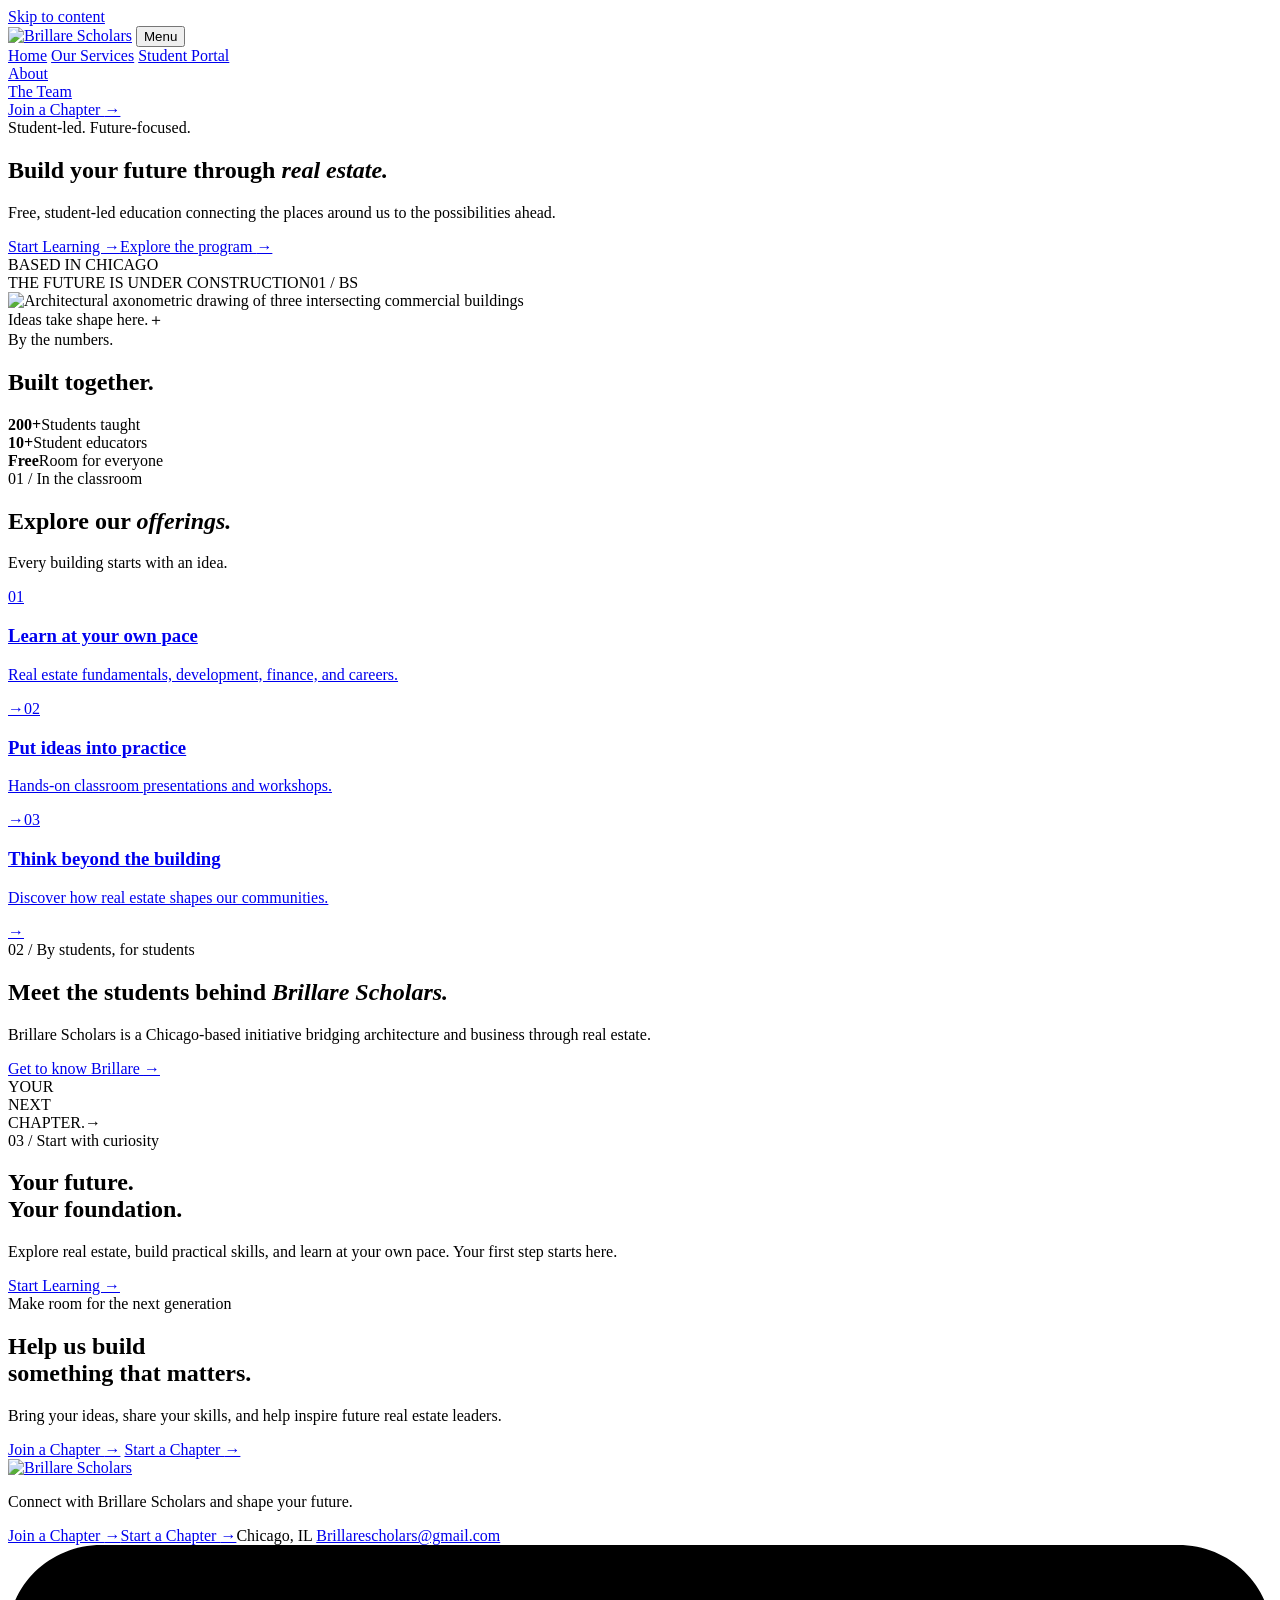
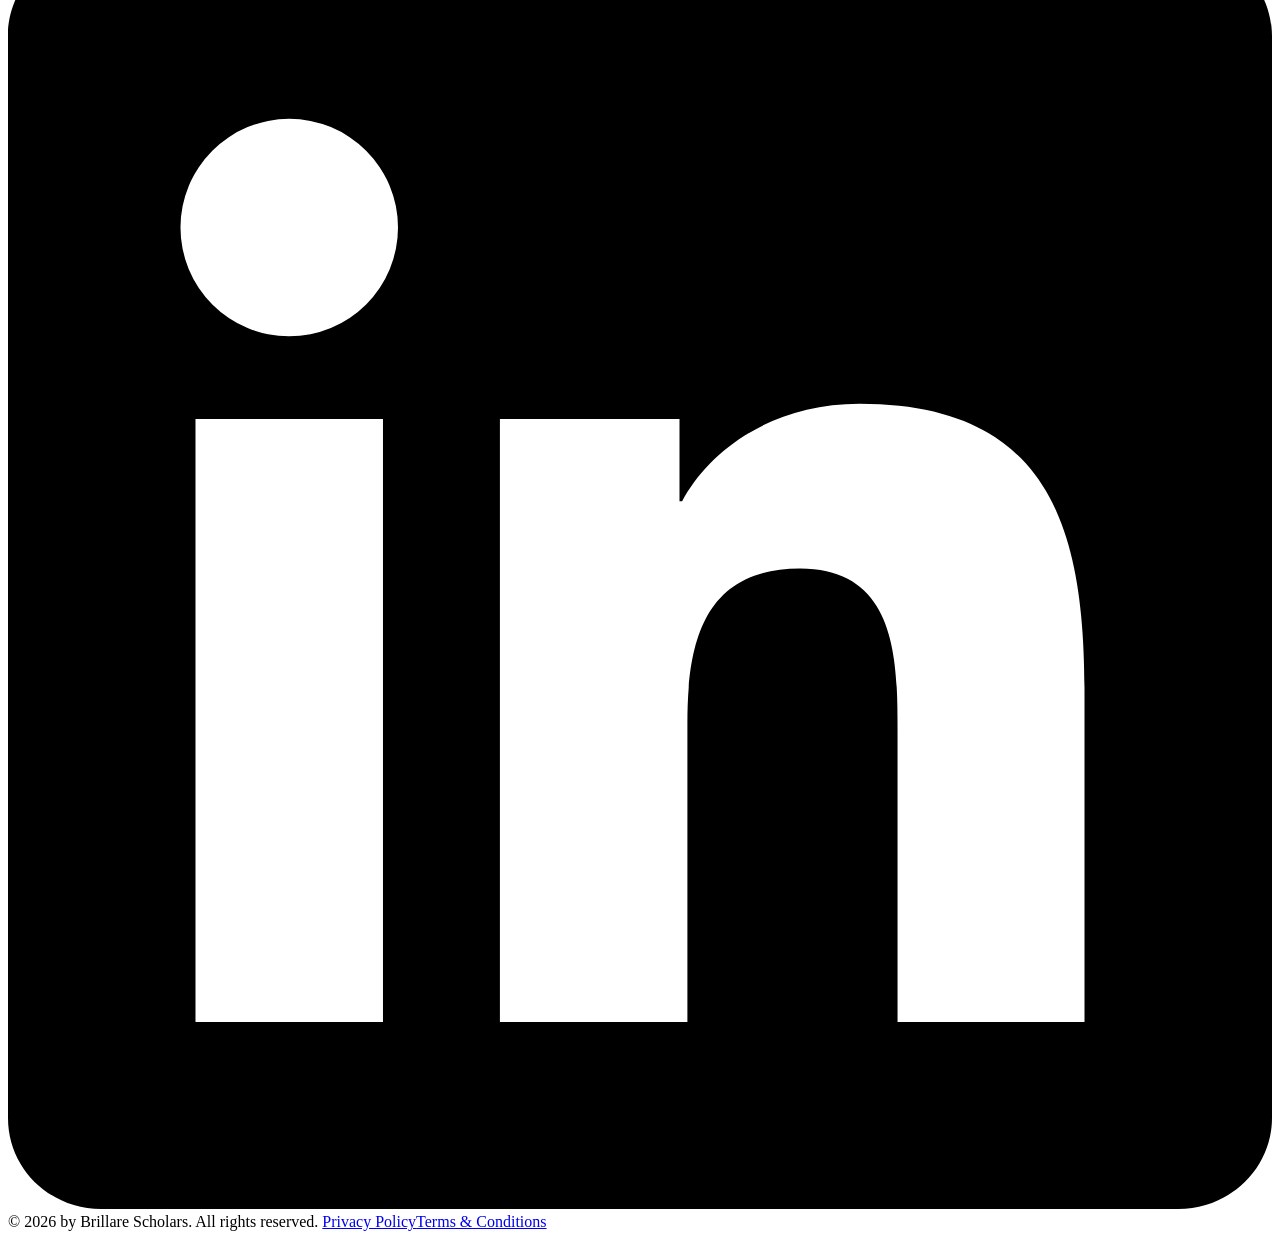
==== index.html @ fe9959f2 "Align chapter applications, policy contents and page navigation" ====
<!doctype html>
<html lang="en">
  <head>
    <meta charset="utf-8" />
    <meta name="viewport" content="width=device-width, initial-scale=1" />
    <meta
      name="description"
      content="Brillare Scholars introduces young people to real estate through accessible lessons, student-led learning, and hands-on workshops."
    />
    <meta name="theme-color" content="#1f56c4" />
    <title>Brillare Scholars | Real Estate Education for Students</title>
    <link rel="canonical" href="https://brillarescholars.com/" />
    <link rel="stylesheet" href="/styles.css" />
    <link rel="icon" type="image/png" href="/logo.png" />
    <link rel="preconnect" href="https://fonts.googleapis.com" />
    <link rel="preconnect" href="https://fonts.gstatic.com" crossorigin />
    <link
      href="https://fonts.googleapis.com/css2?family=Inter:wght@400;500;600&family=Instrument+Serif:ital@0;1&display=swap"
      rel="stylesheet"
    />
  </head>
  <body>
    <a class="skip-link" href="#top">Skip to content</a>

    <header>
      <div class="wrap nav">
        <a class="brand" href="/" aria-label="Brillare Scholars home"
          ><img src="/logo.png" alt="Brillare Scholars" width="60" height="62"
        /></a>
        <button class="menu" aria-controls="navigation" aria-expanded="false">
          Menu
        </button>
        <nav id="navigation">
          <a aria-current="page" href="/">Home</a>
          <a href="/services/">Our Services</a>
          <a href="/student-portal/">Student Portal</a>
          <div class="has-sub">
            <a href="/about/">About</a>
            <div class="sub"><a href="/team/">The Team</a></div>
          </div>
          <a
            class="nav-join"
            href="https://docs.google.com/forms/d/e/1FAIpQLScV9bFX05wDiP2sNdu5WLPTZhuIrXgJ3YtFudSiNp3QPrhMOg/viewform"
            target="_blank"
            rel="noopener noreferrer"
            >Join a Chapter <span class="arrow" aria-hidden="true">→</span></a
          >
        </nav>
      </div>
    </header>

    <main id="top">
      <section class="hero">
        <div class="wrap hero-grid">
          <div class="hero-copy">
            <span class="eyebrow">Student-led. Future-focused.</span>
            <h1>Build your future through <em>real estate.</em></h1>
            <p class="hero-description">
              Free, student-led education connecting the places around us to the
              possibilities ahead.
            </p>
            <div class="actions">
              <a class="btn" href="/student-portal/"
                >Start Learning
                <span aria-hidden="true"
                  ><span class="arrow" aria-hidden="true">→</span></span
                ></a
              ><a class="text-link" href="/services/"
                >Explore the program <span aria-hidden="true">→</span></a
              >
            </div>
            <div class="hero-meta">
              <span>BASED IN CHICAGO</span>
            </div>
          </div>
          <div class="hero-art">
            <div class="drawing-label">
              <span>THE FUTURE IS UNDER CONSTRUCTION</span><span>01 / BS</span>
            </div>
            <img
              src="architecture.svg"
              alt="Architectural axonometric drawing of three intersecting commercial buildings"
              width="560"
              height="560"
            />
            <div class="drawing-foot">
              <span>Ideas take shape here.</span
              ><span aria-hidden="true">＋</span>
            </div>
          </div>
        </div>
      </section>
      <section class="numbers" aria-label="Our impact">
        <div class="wrap numbers-card">
          <div class="impact-intro">
            <span class="eyebrow">By the numbers.</span>
            <h2>Built together.</h2>
          </div>
          <div class="stat">
            <strong data-count>200<span>+</span></strong
            ><span>Students taught</span>
          </div>
          <div class="stat">
            <strong data-count>10<span>+</span></strong
            ><span>Student educators</span>
          </div>
          <div class="stat">
            <strong>Free</strong><span>Room for everyone</span>
          </div>
        </div>
      </section>
      <section class="section wrap">
        <div class="section-heading">
          <span class="eyebrow">01 / In the classroom</span>
          <h2>Explore our <em>offerings.</em></h2>
        </div>
        <div class="program-layout">
          <p class="big">
            Every building starts with an idea.
          </p>
          <div class="program-list">
            <a href="/services/"
              ><span>01</span>
              <div>
                <h3>Learn at your own pace</h3>
                <p>
                  Real estate fundamentals, development, finance, and careers.
                </p>
              </div>
              <b aria-hidden="true"
                ><span class="arrow" aria-hidden="true">→</span></b
              ></a
            ><a href="/services/"
              ><span>02</span>
              <div>
                <h3>Put ideas into practice</h3>
                <p>Hands-on classroom presentations and workshops.</p>
              </div>
              <b aria-hidden="true"
                ><span class="arrow" aria-hidden="true">→</span></b
              ></a
            ><a href="/services/"
              ><span>03</span>
              <div>
                <h3>Think beyond the building</h3>
                <p>Discover how real estate shapes our communities.</p>
              </div>
              <b aria-hidden="true"
                ><span class="arrow" aria-hidden="true">→</span></b
              ></a
            >
          </div>
        </div>
      </section>
      <section class="mission">
        <div class="wrap section split">
          <div>
            <span class="eyebrow">02 / By students, for students</span>
            <h2>Meet the students behind <em>Brillare Scholars.</em></h2>
          </div>
          <div>
            <p class="big">
              Brillare Scholars is a Chicago-based initiative bridging
              architecture and business through real estate.
            </p>
            <a class="text-link" href="/about/"
              >Get to know Brillare <span aria-hidden="true">→</span></a
            >
          </div>
        </div>
      </section>
      <section class="section wrap" id="enroll">
        <div class="enroll-card">
          <div class="enroll-graphic" aria-hidden="true">
            <span>YOUR<br />NEXT<br />CHAPTER.</span
            ><span class="huge-arrow"
              ><span class="arrow" aria-hidden="true">→</span></span
            >
          </div>
          <div>
            <span class="eyebrow">03 / Start with curiosity</span>
            <h2>Your future.<br />Your foundation.</h2>
            <p>
              Explore real estate, build practical skills, and learn at your own
              pace. Your first step starts here.
            </p>
            <a class="btn" href="/student-portal/"
              >Start Learning
              <span aria-hidden="true"
                ><span class="arrow" aria-hidden="true">→</span></span
              ></a
            >
          </div>
        </div>
      </section>
      <section class="join-band" id="join">
        <div class="wrap join-layout">
          <div>
            <span class="eyebrow">Make room for the next generation</span>
            <h2>Help us build<br />something that matters.</h2>
          </div>
          <div>
            <p>
              Bring your ideas, share your skills, and help inspire future real
              estate leaders.
            </p>
            <a
              class="btn"
              href="https://docs.google.com/forms/d/e/1FAIpQLScV9bFX05wDiP2sNdu5WLPTZhuIrXgJ3YtFudSiNp3QPrhMOg/viewform"
              target="_blank"
              rel="noopener noreferrer"
              >Join a Chapter
              <span aria-hidden="true"
                ><span class="arrow" aria-hidden="true">→</span></span
              ></a
            >
            <a class="btn" href="https://docs.google.com/forms/d/e/1FAIpQLSeyJn0u8lPsLk2_RhOK_3qFT5bDH4OOSvDoJ7OxlGU0sm4ieQ/viewform">Start a Chapter <span aria-hidden="true">→</span></a>
          </div>
        </div>
      </section>
    </main>
    <footer>
      <div class="wrap foot">
        <div>
          <a href="/" aria-label="Brillare Scholars home"
            ><img src="/logo.png" alt="Brillare Scholars" width="76" height="78"
          /></a>
          <p>Connect with Brillare Scholars and shape your future.</p>
        </div>
        <div class="foot-links">
          <a
            href="https://docs.google.com/forms/d/e/1FAIpQLScV9bFX05wDiP2sNdu5WLPTZhuIrXgJ3YtFudSiNp3QPrhMOg/viewform"
            target="_blank"
            rel="noopener noreferrer"
            >Join a Chapter <span class="arrow" aria-hidden="true">→</span></a
          ><a href="https://docs.google.com/forms/d/e/1FAIpQLSeyJn0u8lPsLk2_RhOK_3qFT5bDH4OOSvDoJ7OxlGU0sm4ieQ/viewform">Start a Chapter <span class="arrow" aria-hidden="true">→</span></a><span>Chicago, IL</span>
          <a href="mailto:Brillarescholars@gmail.com"
            >Brillarescholars@gmail.com</a
          >
          <a
            class="social"
            href="https://www.linkedin.com/company/brillarescholars"
            aria-label="LinkedIn"
            ><svg viewBox="0 0 24 24">
              <path
                d="M20.45 20.45h-3.56v-5.57c0-1.33-.03-3.04-1.85-3.04-1.86 0-2.14 1.45-2.14 2.94v5.67H9.34V9h3.41v1.56h.05c.48-.9 1.64-1.85 3.37-1.85 3.6 0 4.27 2.37 4.27 5.46v6.28zM5.34 7.43a2.06 2.06 0 1 1 0-4.13 2.06 2.06 0 0 1 0 4.13zM7.12 20.45H3.56V9h3.56v11.45zM22.22 0H1.77C.79 0 0 .77 0 1.73v20.54C0 23.23.79 24 1.77 24h20.45c.98 0 1.78-.77 1.78-1.73V1.73C24 .77 23.2 0 22.22 0z"
              /></svg
          ></a>
        </div>
      </div>
      <div class="wrap legal">
        <span>© 2026 by Brillare Scholars. All rights reserved.</span>
        <span
          ><a href="/privacy-policy/"
            >Privacy Policy</a
          ><a href="/terms/"
            >Terms &amp; Conditions</a
          ></span
        >
      </div>
    </footer>

    <script src="/site.js"></script>
  </body>
</html>
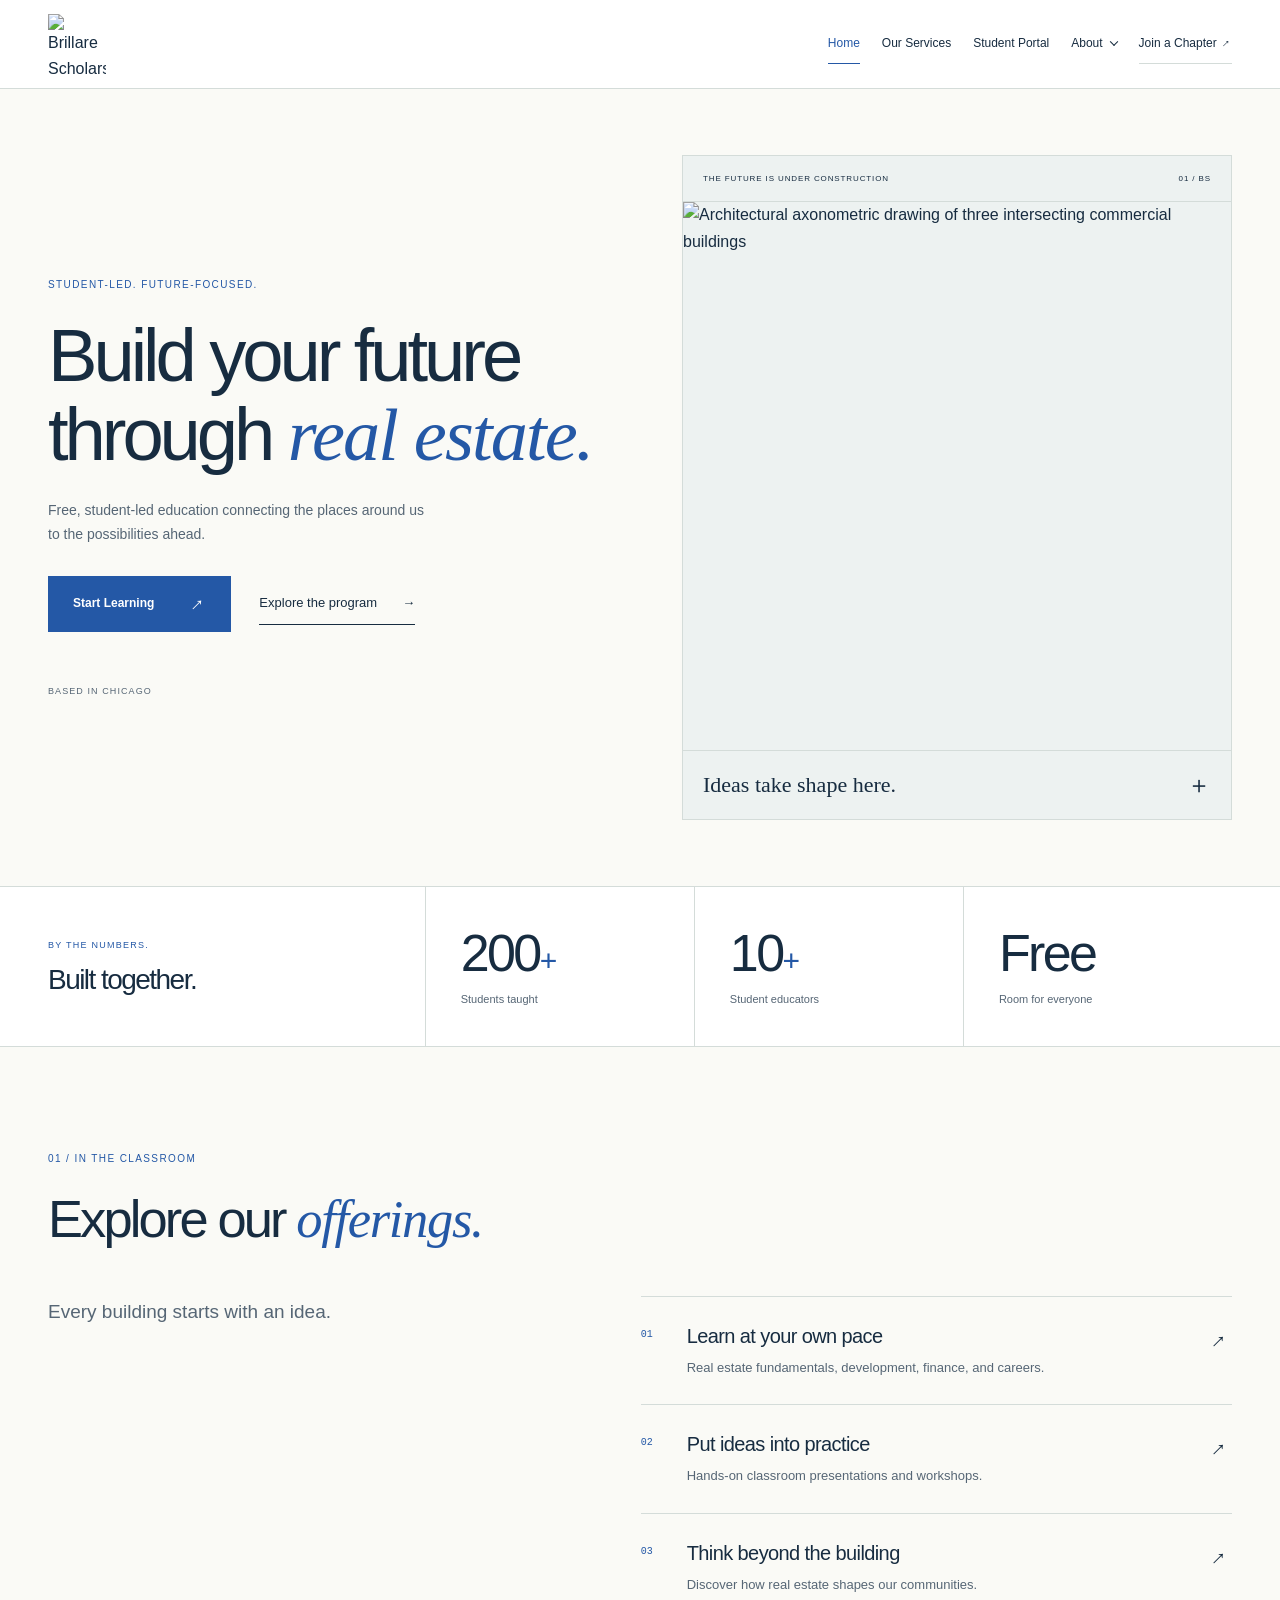
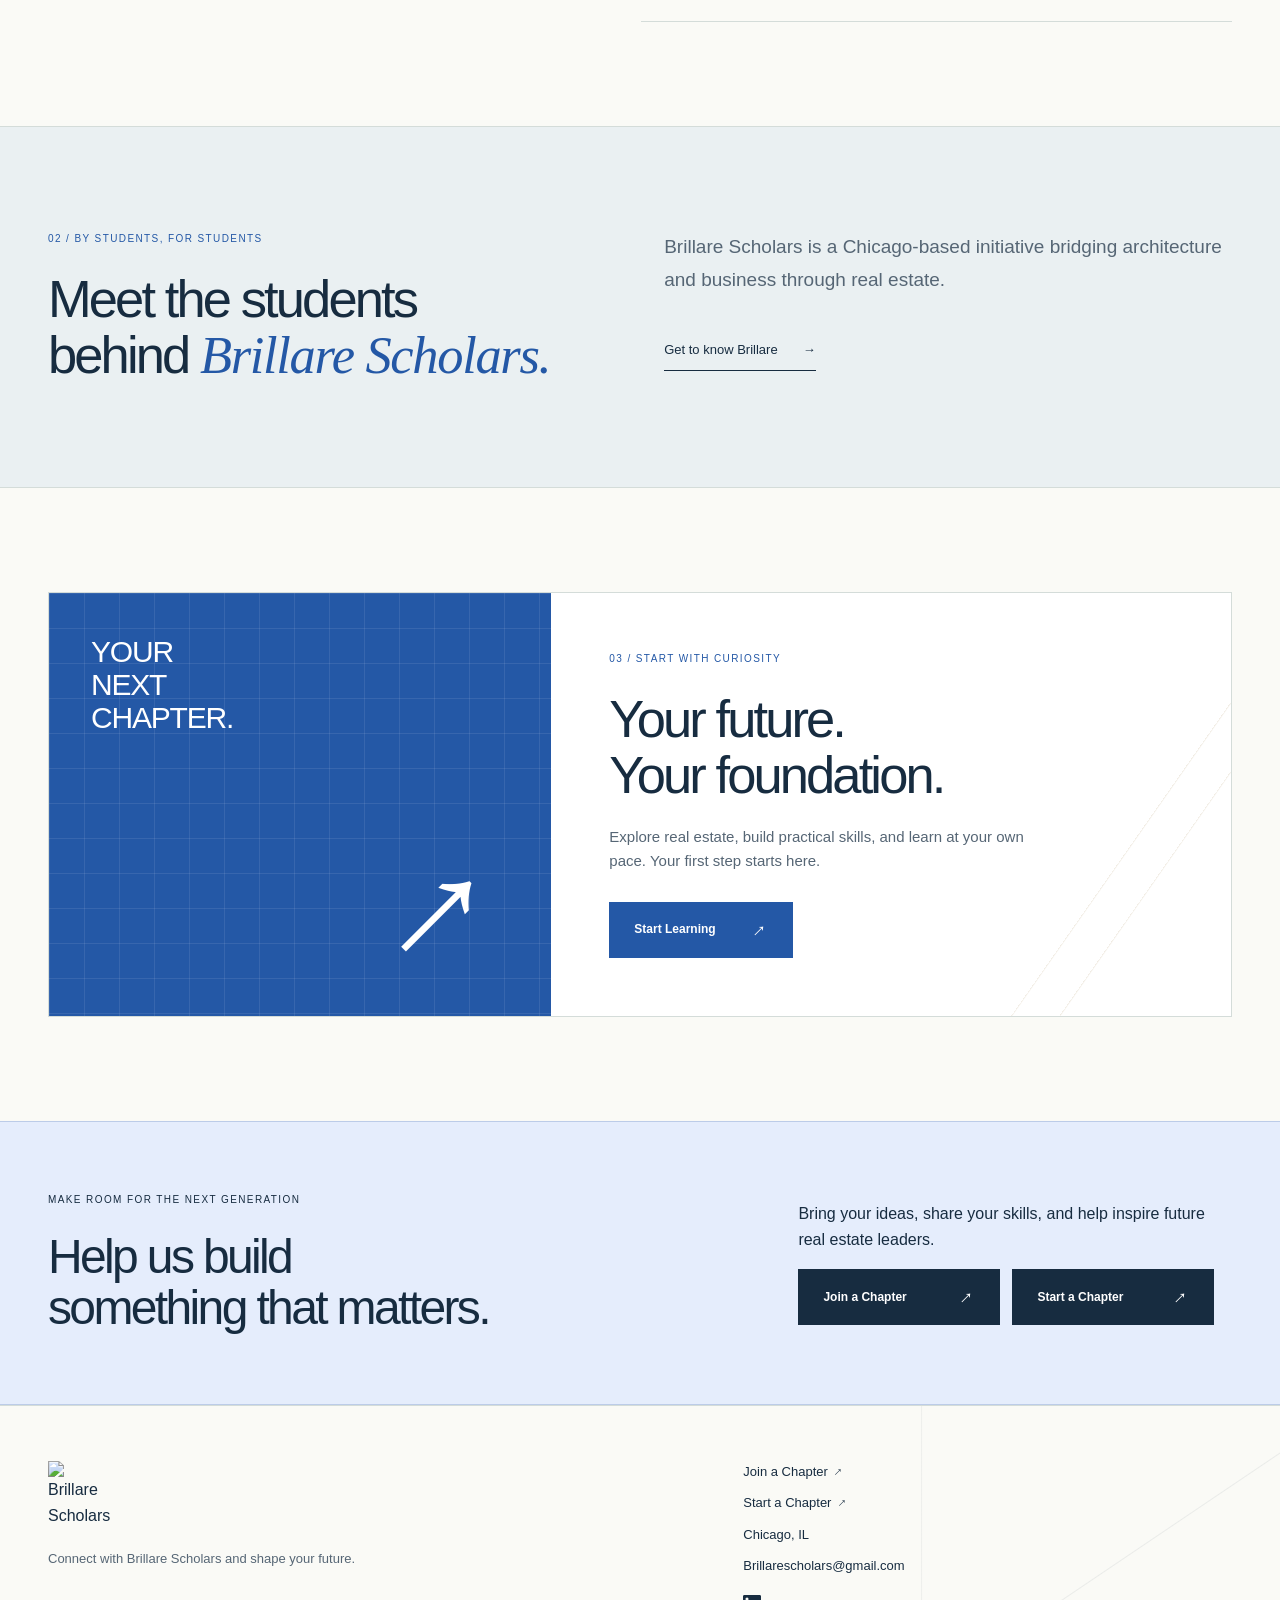
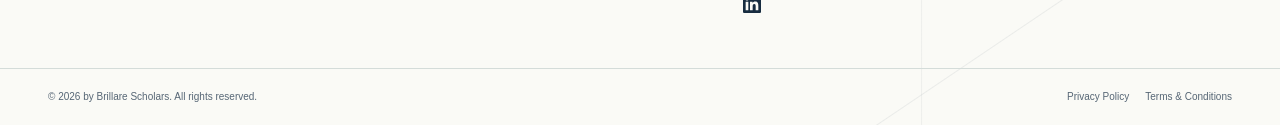
==== commit cdac2590: "Align homepage chapter buttons and space responsive rows" ====
--- a/index.html
+++ b/index.html
@@ -204,17 +204,10 @@
               Bring your ideas, share your skills, and help inspire future real
               estate leaders.
             </p>
-            <a
-              class="btn"
-              href="https://docs.google.com/forms/d/e/1FAIpQLScV9bFX05wDiP2sNdu5WLPTZhuIrXgJ3YtFudSiNp3QPrhMOg/viewform"
-              target="_blank"
-              rel="noopener noreferrer"
-              >Join a Chapter
-              <span aria-hidden="true"
-                ><span class="arrow" aria-hidden="true">→</span></span
-              ></a
-            >
-            <a class="btn" href="https://docs.google.com/forms/d/e/1FAIpQLSeyJn0u8lPsLk2_RhOK_3qFT5bDH4OOSvDoJ7OxlGU0sm4ieQ/viewform">Start a Chapter <span aria-hidden="true">→</span></a>
+            <div class="chapter-actions">
+              <a class="btn" href="https://docs.google.com/forms/d/e/1FAIpQLScV9bFX05wDiP2sNdu5WLPTZhuIrXgJ3YtFudSiNp3QPrhMOg/viewform" target="_blank" rel="noopener noreferrer">Join a Chapter <span class="arrow" aria-hidden="true">→</span></a>
+              <a class="btn" href="https://docs.google.com/forms/d/e/1FAIpQLSeyJn0u8lPsLk2_RhOK_3qFT5bDH4OOSvDoJ7OxlGU0sm4ieQ/viewform">Start a Chapter <span class="arrow" aria-hidden="true">→</span></a>
+            </div>
           </div>
         </div>
       </section>
--- a/styles.css
+++ b/styles.css
@@ -0,0 +1,1480 @@
+:root {
+  --paper: #fafaf6;
+  --white: #fff;
+  --ink: #172c40;
+  --muted: #566675;
+  --blue: #2458a6;
+  --line: #d4dcd9;
+  --pale: #eaf0f2;
+  --accent: #d9e7ba;
+}
+* {
+  box-sizing: border-box;
+}
+html {
+  scroll-behavior: smooth;
+  scroll-padding-top: 100px;
+}
+body {
+  margin: 0;
+  background: var(--paper);
+  color: var(--ink);
+  font-family: Inter, Arial, sans-serif;
+  line-height: 1.65;
+  -webkit-font-smoothing: antialiased;
+}
+h1,
+h2,
+h3,
+p {
+  margin-top: 0;
+}
+h1,
+h2 {
+  font-weight: 400;
+  letter-spacing: -0.055em;
+  line-height: 1.06;
+}
+h1 em,
+h2 em {
+  font-family: "Instrument Serif", Georgia, serif;
+  font-weight: 400;
+  color: var(--blue);
+  letter-spacing: -0.025em;
+}
+h1 {
+  font-size: clamp(48px, 5.8vw, 86px);
+}
+h2 {
+  font-size: clamp(36px, 4.1vw, 58px);
+}
+h3 {
+  font-size: 22px;
+  font-weight: 500;
+  letter-spacing: -0.03em;
+  line-height: 1.3;
+}
+a {
+  color: inherit;
+  text-decoration: none;
+}
+button,
+input,
+select {
+  font: inherit;
+  border-radius: 0;
+}
+button,
+a,
+input,
+select {
+  touch-action: manipulation;
+}
+img {
+  display: block;
+  max-width: 100%;
+  height: auto;
+}
+button,
+a,
+input,
+select {
+  -webkit-tap-highlight-color: transparent;
+}
+a:focus-visible,
+button:focus-visible,
+input:focus-visible,
+select:focus-visible {
+  outline: 3px solid var(--blue);
+  outline-offset: 4px;
+}
+a:hover {
+  color: var(--blue);
+}
+[hidden] {
+  display: none !important;
+}
+.wrap {
+  width: min(100%, 1280px);
+  margin: auto;
+  padding-left: 48px;
+  padding-right: 48px;
+}
+.section {
+  padding-top: 104px;
+  padding-bottom: 104px;
+}
+.eyebrow {
+  display: block;
+  font:
+    500 10px/1.5 Inter,
+    sans-serif;
+  letter-spacing: 0.14em;
+  text-transform: uppercase;
+  color: var(--blue);
+  margin-bottom: 25px;
+}
+.btn {
+  display: inline-flex;
+  align-items: center;
+  justify-content: space-between;
+  gap: 32px;
+  padding: 17px 24px;
+  background: var(--blue);
+  color: white;
+  border: 1px solid var(--blue);
+  font-size: 12px;
+  font-weight: 600;
+  cursor: pointer;
+  transition:
+    background 0.2s,
+    color 0.2s;
+}
+.btn:hover {
+  background: var(--ink);
+  border-color: var(--ink);
+  color: white;
+}
+.btn span {
+  font-size: 20px;
+  line-height: 1;
+}
+.btn.outline {
+  background: transparent;
+  color: var(--blue);
+}
+.text-link {
+  display: inline-flex;
+  align-items: center;
+  gap: 25px;
+  font-size: 13px;
+  font-weight: 500;
+  border-bottom: 1px solid var(--ink);
+  padding: 10px 0;
+}
+.text-link:hover {
+  border-color: var(--blue);
+}
+.actions {
+  display: flex;
+  align-items: center;
+  gap: 28px;
+  flex-wrap: wrap;
+}
+.skip-link {
+  position: fixed;
+  top: -100px;
+  left: 20px;
+  background: white;
+  padding: 15px;
+  z-index: 100;
+}
+.skip-link:focus {
+  top: 10px;
+}
+header {
+  position: sticky;
+  top: 0;
+  z-index: 50;
+  background: var(--white);
+  border-bottom: 1px solid var(--line);
+}
+.nav {
+  display: flex;
+  align-items: center;
+  justify-content: space-between;
+  min-height: 88px;
+  gap: 24px;
+}
+.brand img {
+  width: 58px;
+  height: 60px;
+  object-fit: contain;
+}
+nav {
+  display: flex;
+  align-items: center;
+  gap: 22px;
+}
+nav > a,
+.has-sub > a {
+  font-size: 12px;
+  white-space: nowrap;
+  padding: 10px 0;
+}
+nav a[aria-current="page"] {
+  color: var(--blue);
+  box-shadow: 0 1px var(--blue);
+}
+nav .btn {
+  padding: 13px 18px;
+  color: white;
+  box-shadow: none;
+}
+.nav-join {
+  border-bottom: 1px solid var(--line);
+}
+.has-sub {
+  position: relative;
+  display: flex;
+  align-items: center;
+}
+.has-sub > a {
+  position: relative;
+  padding-right: 14px;
+}
+.has-sub > a:after {
+  content: "";
+  position: absolute;
+  top: 50%;
+  right: 0;
+  width: 0.42em;
+  height: 0.42em;
+  border: solid currentColor;
+  border-width: 0 1px 1px 0;
+  transform: translateY(-70%) rotate(45deg);
+}
+.sub {
+  position: absolute;
+  top: 100%;
+  left: -16px;
+  min-width: 150px;
+  background: white;
+  border: 1px solid var(--line);
+  padding: 8px;
+  display: none;
+}
+.has-sub:hover .sub,
+.has-sub:focus-within .sub {
+  display: block;
+}
+.sub a {
+  display: block;
+  padding: 10px;
+  font-size: 12px;
+}
+.sub a:hover {
+  background: var(--pale);
+}
+.menu {
+  display: none;
+  background: transparent;
+  padding: 10px 16px;
+  border: 1px solid var(--line);
+  cursor: pointer;
+  color: var(--ink);
+}
+.hero {
+  border-bottom: 1px solid var(--line);
+}
+.hero-grid {
+  display: grid;
+  grid-template-columns: 1.08fr 1fr;
+  align-items: center;
+  gap: 40px;
+  padding-top: 66px;
+  padding-bottom: 66px;
+}
+.hero h1 {
+  margin-bottom: 25px;
+}
+.hero .tag {
+  max-width: 420px;
+  font-size: 20px;
+  line-height: 1.5;
+  margin-bottom: 14px;
+}
+.hero-description {
+  font-size: 14px;
+  color: var(--muted);
+  max-width: 390px;
+  margin-bottom: 30px;
+}
+.hero-meta {
+  margin-top: 52px;
+  display: flex;
+  gap: 26px;
+  font-size: 9px;
+  letter-spacing: 0.12em;
+  color: var(--muted);
+}
+.hero-art {
+  background: #edf2f1;
+  border: 1px solid var(--line);
+}
+.hero-art img {
+  width: 100%;
+}
+.drawing-label,
+.drawing-foot {
+  display: flex;
+  justify-content: space-between;
+  align-items: center;
+  padding: 16px 20px;
+  gap: 14px;
+}
+.drawing-label {
+  font-size: 8px;
+  letter-spacing: 0.11em;
+  border-bottom: 1px solid var(--line);
+}
+.drawing-foot {
+  border-top: 1px solid var(--line);
+  font-family: "Instrument Serif", Georgia, serif;
+  font-size: 22px;
+}
+.drawing-foot span:last-child {
+  font:
+    24px Inter,
+    sans-serif;
+}
+.numbers {
+  background: white;
+  border-bottom: 1px solid var(--line);
+}
+.numbers-card {
+  display: grid;
+  grid-template-columns: 1.4fr 1fr 1fr 1fr;
+}
+.impact-intro {
+  padding: 38px 32px 38px 0;
+  align-self: center;
+}
+.impact-intro .eyebrow {
+  margin-bottom: 13px;
+  font-size: 9px;
+}
+.impact-intro h2 {
+  font-size: 28px;
+  margin: 0;
+}
+.stat {
+  border-left: 1px solid var(--line);
+  padding: 35px;
+}
+.stat strong {
+  display: block;
+  font-size: 52px;
+  font-weight: 400;
+  line-height: 1.2;
+  letter-spacing: -0.05em;
+}
+.stat strong span {
+  display: inline;
+  color: var(--blue);
+  font-size: 30px;
+}
+.stat > span {
+  font-size: 11px;
+  color: var(--muted);
+}
+.section-heading {
+  margin-bottom: 48px;
+}
+.section-heading h2 {
+  margin-bottom: 0;
+}
+.program-layout {
+  display: grid;
+  grid-template-columns: 1fr 1.2fr;
+  gap: 100px;
+}
+.big {
+  font-size: 19px;
+  line-height: 1.7;
+  color: var(--muted);
+}
+.program-list {
+  border-top: 1px solid var(--line);
+}
+.program-list > a {
+  display: grid;
+  grid-template-columns: 30px 1fr 25px;
+  gap: 16px;
+  border-bottom: 1px solid var(--line);
+  padding: 26px 0;
+  transition: padding 0.2s;
+}
+.program-list > a:hover {
+  padding-left: 10px;
+}
+.program-list > a > span {
+  font: 10px monospace;
+  color: var(--blue);
+  padding-top: 6px;
+}
+.program-list h3 {
+  margin: 0 0 8px;
+  font-size: 20px;
+}
+.program-list p {
+  font-size: 13px;
+  color: var(--muted);
+  margin: 0;
+}
+.program-list b {
+  font-size: 22px;
+  font-weight: 400;
+}
+.mission {
+  background: var(--pale);
+  border-block: 1px solid var(--line);
+}
+.split {
+  display: grid;
+  grid-template-columns: 1fr 1.1fr;
+  gap: 100px;
+}
+.split h2 {
+  margin: 0;
+}
+.split .text-link {
+  margin-top: 14px;
+}
+.split.single {
+  display: block;
+  max-width: 950px;
+}
+.split.single .big {
+  font-size: 25px;
+}
+.enroll-card {
+  display: grid;
+  grid-template-columns: 0.85fr 1.15fr;
+  border: 1px solid var(--line);
+  background: white;
+}
+.enroll-card, .join-band {
+  background-image:
+    linear-gradient(125deg, transparent 59%, rgba(177, 151, 103, .19) 59%, transparent calc(59% + 1.5px)),
+    linear-gradient(125deg, transparent 68%, rgba(177, 151, 103, .19) 68%, transparent calc(68% + 1.5px));
+  background-size: min(22vw, 240px) 100%;
+  background-position: right center;
+  background-repeat: no-repeat;
+}
+.enroll-card > div:last-child {
+  padding: 58px;
+}
+.enroll-card h2 {
+  margin-bottom: 22px;
+}
+.enroll-card p {
+  font-size: 15px;
+  color: var(--muted);
+  max-width: 440px;
+  margin-bottom: 28px;
+}
+.enroll-card > img {
+  width: 170px;
+  align-self: center;
+  justify-self: center;
+}
+.enroll-graphic {
+  padding: 42px;
+  display: flex;
+  flex-direction: column;
+  justify-content: space-between;
+  min-height: 390px;
+  background-color: var(--blue);
+  background-image:
+    linear-gradient(#ffffff16 1px, transparent 1px),
+    linear-gradient(90deg, #ffffff16 1px, transparent 1px);
+  background-size: 35px 35px;
+  color: white;
+  font-size: 30px;
+  line-height: 1.1;
+  letter-spacing: -0.04em;
+}
+.huge-arrow {
+  font-size: 160px;
+  align-self: flex-end;
+  font-weight: 400;
+  line-height: 0.8;
+}
+.enroll-card .small-note {
+  font-size: 11px;
+  margin: 22px 0 0;
+}
+.small-note a {
+  text-decoration: underline;
+}
+.join-band {
+  background: #e5edfc;
+  border-block: 1px solid #bccce8;
+}
+.join-layout {
+  display: grid;
+  grid-template-columns: 1.5fr 1fr;
+  gap: 100px;
+  padding-top: 70px;
+  padding-bottom: 70px;
+  align-items: center;
+}
+.join-layout .eyebrow {
+  color: var(--ink);
+}
+.join-layout h2 {
+  font-size: 48px;
+  margin: 0;
+}
+.join-layout p {
+  font-size: 16px;
+}
+.chapter-actions {
+  display: grid;
+  grid-template-columns: repeat(auto-fit, minmax(min(100%, 12rem), 1fr));
+  max-width: 26rem;
+  gap: 0.75rem;
+}
+.join-layout .btn {
+  background: var(--ink);
+  border-color: var(--ink);
+}
+.join-layout .btn:hover {
+  background: var(--blue);
+}
+footer {
+  border-top: 1px solid var(--line);
+  background-color: var(--paper);
+  background-image:
+    linear-gradient(90deg, transparent calc(72% - 1px), rgba(23, 44, 64, .055) 72%, transparent calc(72% + 1px)),
+    linear-gradient(146deg, transparent calc(77% - 1px), rgba(23, 44, 64, .07) 77%, transparent calc(77% + 1px));
+}
+.foot {
+  padding-top: 55px;
+  padding-bottom: 45px;
+  display: grid;
+  grid-template-columns: 1.3fr 1fr;
+  gap: 60px;
+}
+.foot img {
+  width: 65px;
+  height: auto;
+  margin-bottom: 20px;
+}
+.foot p {
+  font-size: 13px;
+  color: var(--muted);
+}
+.foot-links {
+  display: flex;
+  align-items: flex-start;
+  flex-direction: column;
+  gap: 10px;
+  font-size: 13px;
+}
+.social {
+  width: 28px;
+  height: 28px;
+  margin-top: 8px;
+}
+.social svg {
+  width: 18px;
+  fill: var(--ink);
+}
+.legal {
+  display: flex;
+  justify-content: space-between;
+  gap: 25px;
+  flex-wrap: wrap;
+  padding-top: 20px;
+  padding-bottom: 20px;
+  font-size: 10px;
+  color: var(--muted);
+  border-top: 1px solid var(--line);
+}
+.legal a {
+  margin-left: 16px;
+}
+.page-hero {
+  padding: 75px 0;
+  background-color: var(--pale);
+  background-image: linear-gradient(
+    90deg,
+    transparent 74.9%,
+    #bacbd144 75%,
+    transparent 75.1%
+  );
+  border-bottom: 1px solid var(--line);
+}
+.page-hero h1 {
+  margin: 0;
+}
+.cards {
+  display: grid;
+  grid-template-columns: repeat(3, 1fr);
+  border-top: 1px solid var(--line);
+  border-left: 1px solid var(--line);
+}
+.card {
+  padding: 36px;
+  border-right: 1px solid var(--line);
+  border-bottom: 1px solid var(--line);
+}
+.card .num {
+  font: 12px monospace;
+  color: var(--blue);
+  margin-bottom: 55px;
+}
+.card h3 {
+  font-size: 25px;
+  line-height: 1.2;
+}
+.card p {
+  font-size: 14px;
+  color: var(--muted);
+}
+.subhead {
+  font-size: 24px;
+  font-weight: 400;
+  margin-bottom: 28px;
+}
+.team {
+  display: grid;
+  grid-template-columns: repeat(4, 1fr);
+  gap: 24px;
+}
+.photo {
+  position: relative;
+  aspect-ratio: 4/5;
+  background: var(--pale);
+  display: grid;
+  place-items: center;
+  font:
+    40px Georgia,
+    serif;
+  color: var(--blue);
+  overflow: hidden;
+}
+.photo img {
+  position: absolute;
+  inset: 0;
+  width: 100%;
+  height: 100%;
+  object-fit: cover;
+  filter: saturate(0.75);
+}
+.member-body {
+  padding: 22px 0;
+}
+.member h3 {
+  font-size: 21px;
+  margin: 0 0 8px;
+}
+.member p {
+  font-size: 12px;
+  color: var(--muted);
+  margin: 0;
+}
+.member .in {
+  font-size: 11px;
+  display: inline-block;
+  border-bottom: 1px solid var(--line);
+  margin-top: 14px;
+}
+.auth-layout {
+  display: grid;
+  grid-template-columns: 1fr 1fr;
+  gap: 90px;
+  padding-top: 64px;
+  padding-bottom: 70px;
+}
+.auth-story h1 {
+  font-size: 60px;
+  margin-bottom: 16px;
+}
+.auth-story img {
+  width: 360px;
+  max-width: 100%;
+}
+.auth-story > p {
+  font-size: 12px;
+  color: var(--muted);
+  margin: 10px 0;
+}
+.auth-panel {
+  align-self: center;
+  max-width: 480px;
+  width: 100%;
+  padding: 35px 0;
+}
+.auth-panel h2 {
+  font-size: 39px;
+  margin-bottom: 18px;
+}
+.auth-panel > p {
+  color: var(--muted);
+  font-size: 13px;
+}
+.auth-panel .eyebrow {
+  margin-bottom: 20px;
+}
+fieldset {
+  border: 0;
+  padding: 0;
+  margin: 0;
+}
+fieldset:disabled {
+  opacity: 0.55;
+}
+form label,
+.portal-tools label {
+  display: block;
+  font-size: 12px;
+  margin-bottom: 18px;
+}
+input:not([type="checkbox"]),
+select {
+  width: 100%;
+  padding: 13px 12px;
+  border: 1px solid #a9b8bd;
+  background: white;
+  color: var(--ink);
+  margin-top: 6px;
+  min-width: 0;
+}
+input[type="checkbox"] {
+  accent-color: var(--blue);
+  width: 17px;
+  height: 17px;
+  flex-shrink: 0;
+  margin: 3px 0;
+}
+.field-pair {
+  display: grid;
+  grid-template-columns: 1fr 1fr;
+  gap: 16px;
+}
+.consent {
+  display: flex;
+  gap: 12px !important;
+  font-size: 11px;
+  align-items: flex-start;
+}
+form label.consent {
+  display: flex;
+}
+.consent a {
+  text-decoration: underline;
+}
+form .btn {
+  width: 100%;
+  margin-top: 4px;
+}
+.forgot {
+  display: inline-block;
+  font-size: 11px;
+  text-decoration: underline;
+  margin-top: 20px;
+}
+.auth-switch {
+  border-top: 1px solid var(--line);
+  padding-top: 20px;
+  margin-top: 24px;
+}
+.auth-switch a {
+  color: var(--blue);
+  text-decoration: underline;
+}
+#auth-notice:not(:empty) {
+  padding: 14px;
+  background: var(--pale);
+  border-left: 2px solid var(--blue);
+  font-size: 12px;
+  margin-bottom: 22px;
+}
+#auth-notice[data-error="true"] {
+  border-color: #a13730;
+  color: #792a25;
+}
+#legacy-access {
+  padding-top: 15px;
+  font-size: 12px;
+}
+.portal-top {
+  display: flex;
+  justify-content: space-between;
+  align-items: center;
+  gap: 20px;
+}
+.portal-top h1 {
+  font-size: 64px;
+}
+.portal-top p {
+  margin: 20px 0 0;
+  color: var(--muted);
+}
+.portal-heading {
+  display: flex;
+  align-items: flex-end;
+  justify-content: space-between;
+  gap: 25px;
+  margin-bottom: 45px;
+}
+.portal-heading h2 {
+  margin: 0;
+}
+.portal-heading p {
+  font-size: 14px;
+  color: var(--muted);
+}
+.portal-tools {
+  display: grid;
+  grid-template-columns: 1fr 230px;
+  gap: 24px;
+  padding: 22px;
+  background: var(--pale);
+  margin-bottom: 30px;
+}
+.portal-tools label {
+  margin: 0;
+}
+.lesson-list {
+  border-top: 1px solid var(--line);
+}
+.lesson-row {
+  display: grid;
+  grid-template-columns: 50px 1fr auto;
+  gap: 24px;
+  align-items: center;
+  border-bottom: 1px solid var(--line);
+  padding: 30px 10px;
+}
+.lesson-row .num {
+  font-size: 12px;
+  color: var(--blue);
+}
+.lesson-row h3 {
+  margin: 5px 0 10px;
+}
+.lesson-row p {
+  margin: 0;
+  font-size: 13px;
+  color: var(--muted);
+}
+.lesson-row .eyebrow {
+  font-size: 9px;
+  margin: 0;
+}
+.lesson-row .pending {
+  font-size: 11px;
+  color: var(--muted);
+  border: 1px solid var(--line);
+  padding: 10px;
+}
+.portal-help {
+  border-top: 1px solid var(--line);
+  margin-top: 60px;
+  padding-top: 30px;
+}
+.portal-help h3 {
+  font-size: 22px;
+  margin-bottom: 10px;
+}
+.portal-help p {
+  font-size: 13px;
+  color: var(--muted);
+  margin-bottom: 0;
+}
+.portal-status {
+  padding: 25px;
+  border: 1px solid var(--line);
+  font-size: 15px;
+}
+.portal-status a {
+  display: inline-block;
+  margin-top: 15px;
+}
+.empty-state {
+  padding: 40px 0;
+  color: var(--muted);
+}
+@media (min-width: 1500px) {
+  .hero-grid {
+    padding-top: 88px;
+    padding-bottom: 88px;
+  }
+}
+@media (max-width: 1100px) {
+  .wrap {
+    padding-left: 30px;
+    padding-right: 30px;
+  }
+  nav {
+    gap: 16px;
+  }
+  nav > a,
+  .has-sub > a {
+    font-size: 11px;
+  }
+  .hero-grid {
+    gap: 25px;
+  }
+  .hero-meta {
+    gap: 16px;
+    font-size: 8px;
+  }
+  .program-layout,
+  .split,
+  .join-layout {
+    gap: 55px;
+  }
+  .stat {
+    padding: 35px 24px;
+  }
+  .stat strong {
+    font-size: 44px;
+  }
+  .auth-layout {
+    gap: 50px;
+  }
+  .enroll-card > div:last-child {
+    padding: 38px;
+  }
+}
+@media (min-width: 921px) {
+  nav {
+    align-items: baseline;
+  }
+  .has-sub {
+    display: block;
+  }
+  .has-sub > a {
+    display: block;
+  }
+}
+@media (max-width: 920px) {
+  .has-sub {
+    display: block;
+  }
+  .menu {
+    display: block;
+  }
+  nav {
+    display: none;
+    position: absolute;
+    top: 88px;
+    left: 20px;
+    right: 20px;
+    border: 1px solid var(--line);
+    background: white;
+    padding: 22px;
+    flex-direction: column;
+    align-items: stretch;
+    gap: 5px;
+    max-height: calc(100dvh - 108px);
+    overflow: auto;
+  }
+  nav.open {
+    display: flex;
+  }
+  nav > a,
+  .has-sub > a {
+    font-size: 14px;
+    padding: 10px;
+    display: block;
+  }
+  .sub {
+    position: static;
+    display: block;
+    border: 0;
+    padding-left: 20px;
+  }
+  .has-sub > a:after {
+    display: none;
+  }
+  .nav-join {
+    border: 0;
+  }
+  nav .btn {
+    margin: 10px 0;
+  }
+  .hero-grid {
+    grid-template-columns: 1fr 1fr;
+  }
+  .hero h1 {
+    font-size: 53px;
+  }
+  .hero .tag {
+    font-size: 17px;
+  }
+  .hero-description {
+    font-size: 13px;
+  }
+  .hero-meta {
+    flex-direction: column;
+    gap: 5px;
+    margin-top: 30px;
+  }
+  .actions {
+    gap: 14px;
+  }
+  .numbers-card {
+    grid-template-columns: repeat(3, 1fr);
+  }
+  .impact-intro {
+    grid-column: 1/-1;
+    padding: 28px 0;
+  }
+  .stat {
+    border-top: 1px solid var(--line);
+    padding: 24px;
+  }
+  .stat:nth-child(2) {
+    border-left: 0;
+  }
+  .cards {
+    grid-template-columns: 1fr;
+  }
+  .card .num {
+    margin-bottom: 25px;
+  }
+  .team {
+    grid-template-columns: repeat(2, 1fr);
+  }
+  .auth-story h1 {
+    font-size: 48px;
+  }
+  .auth-layout {
+    gap: 35px;
+  }
+  .join-layout h2 {
+    font-size: 39px;
+  }
+  .program-layout {
+    gap: 38px;
+  }
+}
+@media (max-width: 680px) {
+  .wrap {
+    padding-left: 22px;
+    padding-right: 22px;
+  }
+  .nav {
+    min-height: 76px;
+  }
+  .brand img {
+    height: 50px;
+    width: 49px;
+  }
+  nav {
+    top: 76px;
+  }
+  .hero-grid {
+    grid-template-columns: 1fr;
+    padding-top: 42px;
+    padding-bottom: 35px;
+    gap: 35px;
+  }
+  .hero h1 {
+    font-size: 57px;
+  }
+  .hero .tag {
+    font-size: 19px;
+  }
+  .hero-meta {
+    flex-direction: row;
+    gap: 20px;
+    margin-top: 30px;
+  }
+  .hero-art {
+    max-width: 460px;
+    width: 100%;
+    justify-self: center;
+  }
+  .drawing-label {
+    font-size: 7px;
+  }
+  .hero-art img {
+    max-height: 390px;
+    object-fit: contain;
+  }
+  .impact-intro {
+    padding: 26px 0;
+  }
+  .stat {
+    padding: 24px 12px;
+  }
+  .stat strong {
+    font-size: 34px;
+  }
+  .stat strong span {
+    font-size: 23px;
+  }
+  .stat > span {
+    font-size: 9px;
+  }
+  .section {
+    padding-top: 64px;
+    padding-bottom: 64px;
+  }
+  .section-heading {
+    margin-bottom: 32px;
+  }
+  .program-layout,
+  .split,
+  .join-layout,
+  .enroll-card {
+    grid-template-columns: 1fr;
+    gap: 25px;
+  }
+  .big {
+    font-size: 17px;
+  }
+  .program-list h3 {
+    font-size: 19px;
+  }
+  .mission .split {
+    gap: 28px;
+  }
+  .enroll-card > div:last-child {
+    padding: 30px 25px;
+  }
+  .enroll-graphic {
+    min-height: 240px;
+    padding: 30px;
+    font-size: 27px;
+  }
+  .huge-arrow {
+    font-size: 115px;
+  }
+  .enroll-card > img {
+    margin-top: 35px;
+    width: 100px;
+  }
+  .join-layout {
+    padding-top: 48px;
+    padding-bottom: 48px;
+  }
+  .join-layout h2 {
+    font-size: 38px;
+  }
+  .foot {
+    grid-template-columns: 1fr;
+    padding-top: 40px;
+    gap: 30px;
+  }
+  .legal {
+    gap: 15px;
+  }
+  .legal a {
+    margin-left: 0;
+    margin-right: 14px;
+  }
+  .page-hero {
+    padding: 50px 0;
+  }
+  .page-hero h1 {
+    font-size: 50px;
+  }
+  .split.single .big {
+    font-size: 20px;
+  }
+  .team {
+    gap: 20px;
+  }
+  .member h3 {
+    font-size: 18px;
+  }
+  .member p {
+    font-size: 11px;
+  }
+  .auth-layout {
+    display: block;
+    padding-top: 35px;
+    padding-bottom: 40px;
+  }
+  .auth-story h1 {
+    font-size: 40px;
+  }
+  .auth-story img,
+  .auth-story > p {
+    display: none;
+  }
+  .auth-story .eyebrow {
+    font-size: 8px;
+    margin-bottom: 15px;
+  }
+  .auth-panel {
+    padding-top: 28px;
+    max-width: none;
+    border-top: 1px solid var(--line);
+    margin-top: 24px;
+  }
+  .auth-panel h2 {
+    font-size: 34px;
+  }
+  .auth-panel .eyebrow {
+    display: none;
+  }
+  .portal-top {
+    align-items: flex-start;
+    flex-direction: column;
+  }
+  .portal-top h1 {
+    font-size: 48px;
+  }
+  .portal-heading {
+    display: block;
+  }
+  .portal-heading p {
+    margin-top: 20px;
+  }
+  .portal-tools {
+    grid-template-columns: 1fr;
+    gap: 14px;
+    padding: 16px;
+  }
+  .lesson-row {
+    grid-template-columns: 30px 1fr;
+    gap: 12px;
+  }
+  .lesson-row > .pending,
+  .lesson-row > .btn {
+    grid-column: 2;
+    justify-self: start;
+  }
+  .portal-status {
+    padding: 20px;
+  }
+}
+@media (prefers-reduced-motion: reduce) {
+  html {
+    scroll-behavior: auto;
+  }
+  *,
+  *:before,
+  *:after {
+    animation: none !important;
+    transition: none !important;
+  }
+}
+
+.arrow {
+  display: inline-block;
+  transform: rotate(-45deg);
+  font-family: Arial, sans-serif;
+}
+
+/* Student studio: original portal structure, architectural presentation. */
+.portal-heading > p {
+  max-width: 440px;
+  line-height: 1.8;
+}
+.portal-destinations {
+  display: grid;
+  grid-template-columns: repeat(3, 1fr);
+  border: 1px solid var(--line);
+}
+.portal-destination {
+  padding: 32px;
+  min-height: 330px;
+  background: #edf2f5;
+  border-right: 1px solid var(--line);
+  display: flex;
+  flex-direction: column;
+  transition: background 0.2s;
+}
+.portal-destination:last-child {
+  border-right: 0;
+}
+.portal-destination:hover {
+  background: #e0eafa;
+}
+.portal-destination h3 {
+  font-size: 28px;
+  margin: 24px 0 12px;
+}
+.portal-destination p {
+  font-size: 13px;
+  color: var(--muted);
+}
+.bonus-destination {
+  background: #f0f1e6;
+}
+.news-destination {
+  background: #eeedf3;
+}
+.draft-icon {
+  font: 36px/1 monospace;
+  color: var(--blue);
+  border: 1px solid #acbfce;
+  width: 58px;
+  height: 58px;
+  display: grid;
+  place-items: center;
+}
+.destination-action {
+  display: flex;
+  justify-content: space-between;
+  gap: 15px;
+  font-size: 12px;
+  margin-top: auto;
+  padding-top: 24px;
+  border-top: 1px solid #becbd3;
+}
+.portal-return {
+  margin: 0 0 40px;
+}
+#curriculum-view,
+#announcements-view {
+  scroll-margin-top: 110px;
+}
+#curriculum-title,
+#announcements-title {
+  scroll-margin-top: 110px;
+}
+.lesson-list {
+  display: grid;
+  grid-template-columns: 1fr 1fr;
+  gap: 24px;
+  border: 0;
+}
+.module-card {
+  position: relative;
+  display: flex;
+  flex-direction: column;
+  align-items: stretch;
+  gap: 0;
+  padding: 32px;
+  min-height: 330px;
+  border: 1px solid var(--line);
+  border-top: 3px solid var(--blue);
+  background: #fff;
+}
+.module-card::after {
+  content: "";
+  position: absolute;
+  top: 18px;
+  right: 20px;
+  width: 64px;
+  height: 64px;
+  background:
+    repeating-linear-gradient(90deg, transparent 0 15px, #2458a61a 15px 16px),
+    repeating-linear-gradient(0deg, transparent 0 15px, #2458a61a 15px 16px);
+  pointer-events: none;
+}
+.module-card[data-category="bonus"] {
+  border-top-color: #849559;
+  background: #fdfdf9;
+}
+.module-number {
+  margin-bottom: 24px;
+  font: 14px monospace;
+}
+.module-card h3 {
+  font-size: 30px;
+  max-width: 85%;
+  margin: 12px 0 18px;
+}
+.module-card p {
+  max-width: 430px;
+  font-size: 14px;
+  line-height: 1.8;
+  margin-bottom: 30px;
+}
+.module-card > .btn,
+.module-card > .pending {
+  margin-top: auto;
+  align-self: flex-start;
+}
+.module-card .pending {
+  padding: 12px 16px;
+  border-color: var(--line);
+  background: var(--paper);
+}
+.announcements-list {
+  border-top: 1px solid var(--line);
+}
+.announcement {
+  display: grid;
+  grid-template-columns: 190px 1fr;
+  gap: 40px;
+  padding: 40px 0;
+  border-bottom: 1px solid var(--line);
+}
+.announcement time {
+  font-size: 12px;
+  color: var(--blue);
+  padding-top: 7px;
+}
+.announcement h3 {
+  font-size: 30px;
+  margin-bottom: 20px;
+}
+.announcement p {
+  font-size: 15px;
+  color: var(--muted);
+  max-width: 720px;
+  line-height: 1.85;
+  margin-bottom: 8px;
+}
+@media (max-width: 920px) {
+  .portal-destination {
+    padding: 24px;
+  }
+  .portal-destination h3 {
+    font-size: 23px;
+  }
+}
+@media (max-width: 680px) {
+  .portal-destinations,
+  .lesson-list {
+    grid-template-columns: 1fr;
+  }
+  .portal-destination {
+    min-height: 280px;
+    border-right: 0;
+    border-bottom: 1px solid var(--line);
+  }
+  .portal-destination:last-child {
+    border-bottom: 0;
+  }
+  .module-card {
+    padding: 25px;
+    min-height: 310px;
+  }
+  .module-card h3 {
+    font-size: 27px;
+  }
+  .announcement {
+    grid-template-columns: 1fr;
+    gap: 16px;
+    padding: 30px 0;
+  }
+  .announcement h3 {
+    font-size: 26px;
+  }
+}
+
+.team-panel {
+  box-sizing: border-box;
+  width: 100%;
+  max-width: 720px;
+  margin: clamp(24px, 3vw, 36px) 0 0;
+  padding: clamp(16px, 2vw, 24px);
+  background: var(--pale);
+  border: 1px solid var(--line);
+  display: grid;
+  grid-template-columns: repeat(2, minmax(0, 1fr));
+  gap: 14px;
+}
+.team-panel h2 {
+  grid-column: 1 / -1;
+  font-size: clamp(24px, 2.5vw, 34px);
+  margin: 0;
+}
+.team-panel figure { margin: 0; }
+.team-panel img {
+  width: 100%;
+  height: auto;
+  aspect-ratio: 16 / 9;
+  display: block;
+  object-fit: cover;
+}
+.team-panel figcaption {
+  margin-top: 8px;
+  color: var(--blue);
+  font-size: 12px;
+  line-height: 1.4;
+}
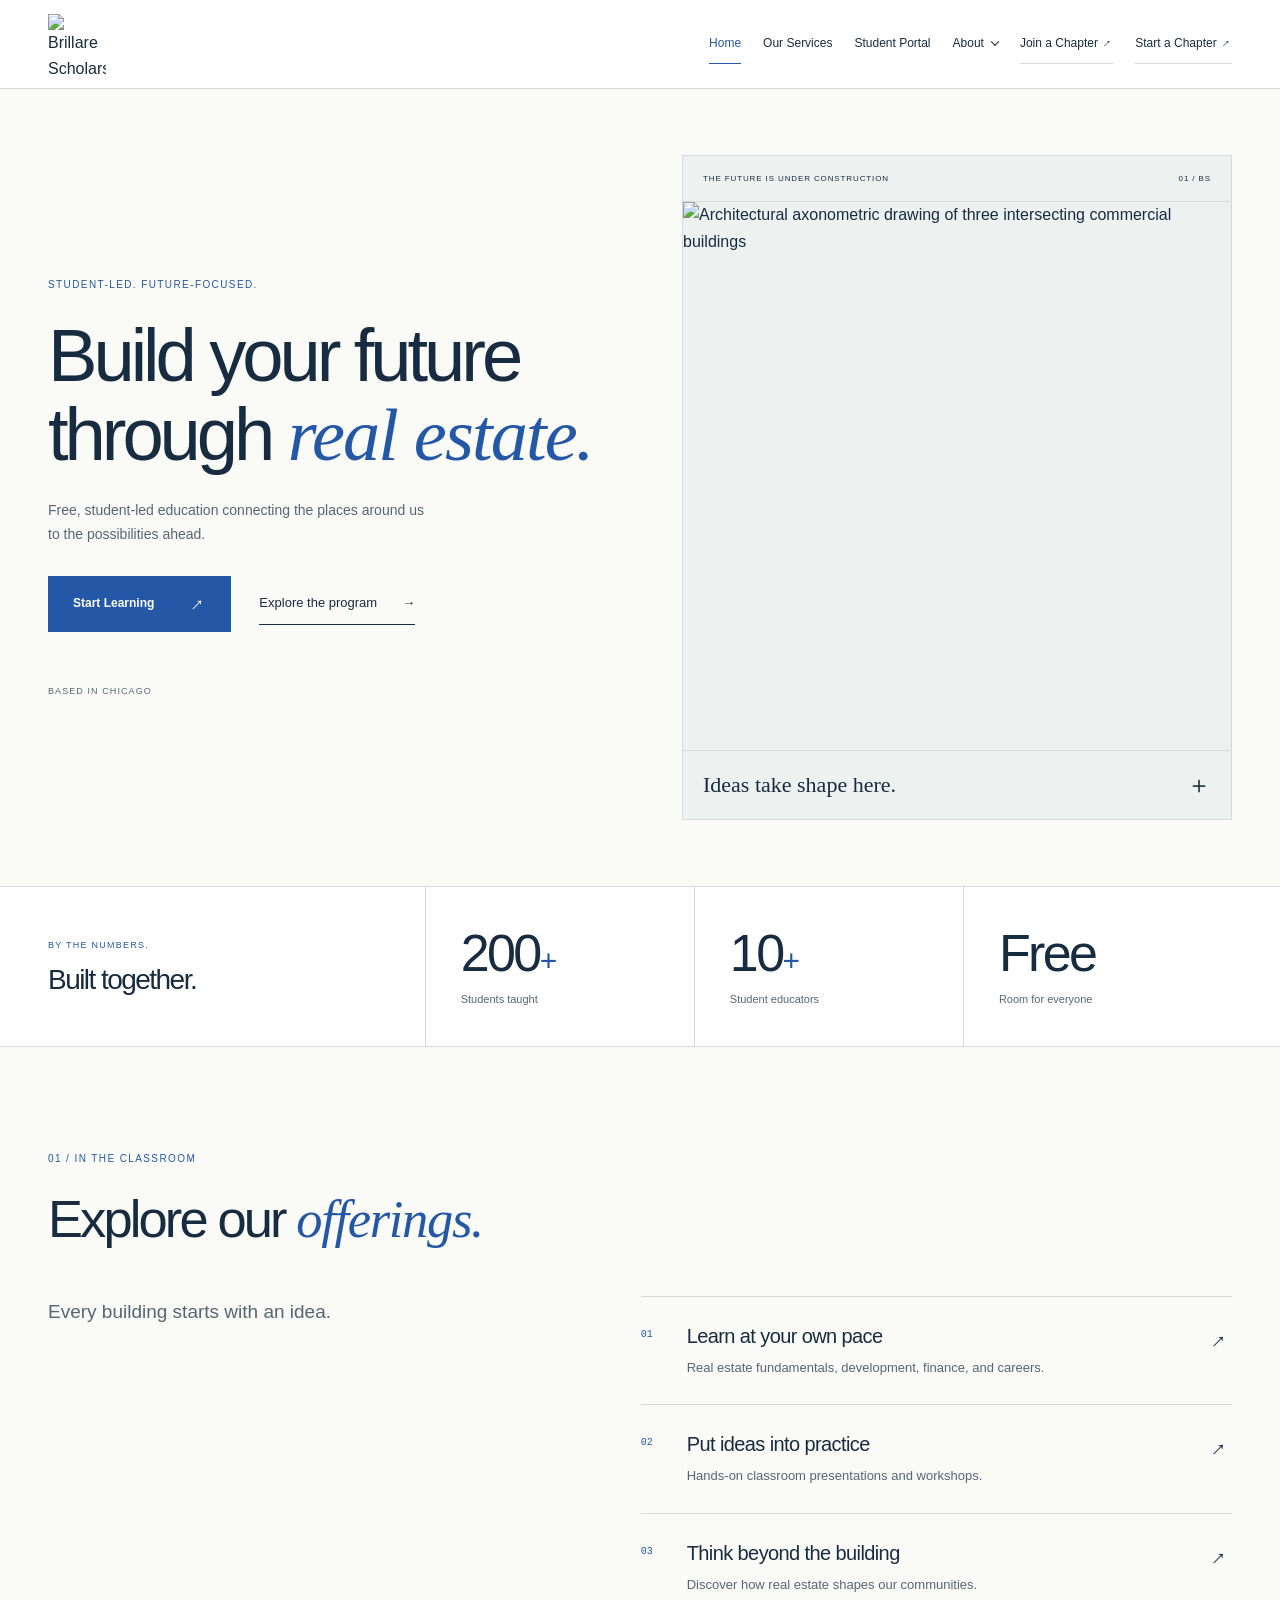
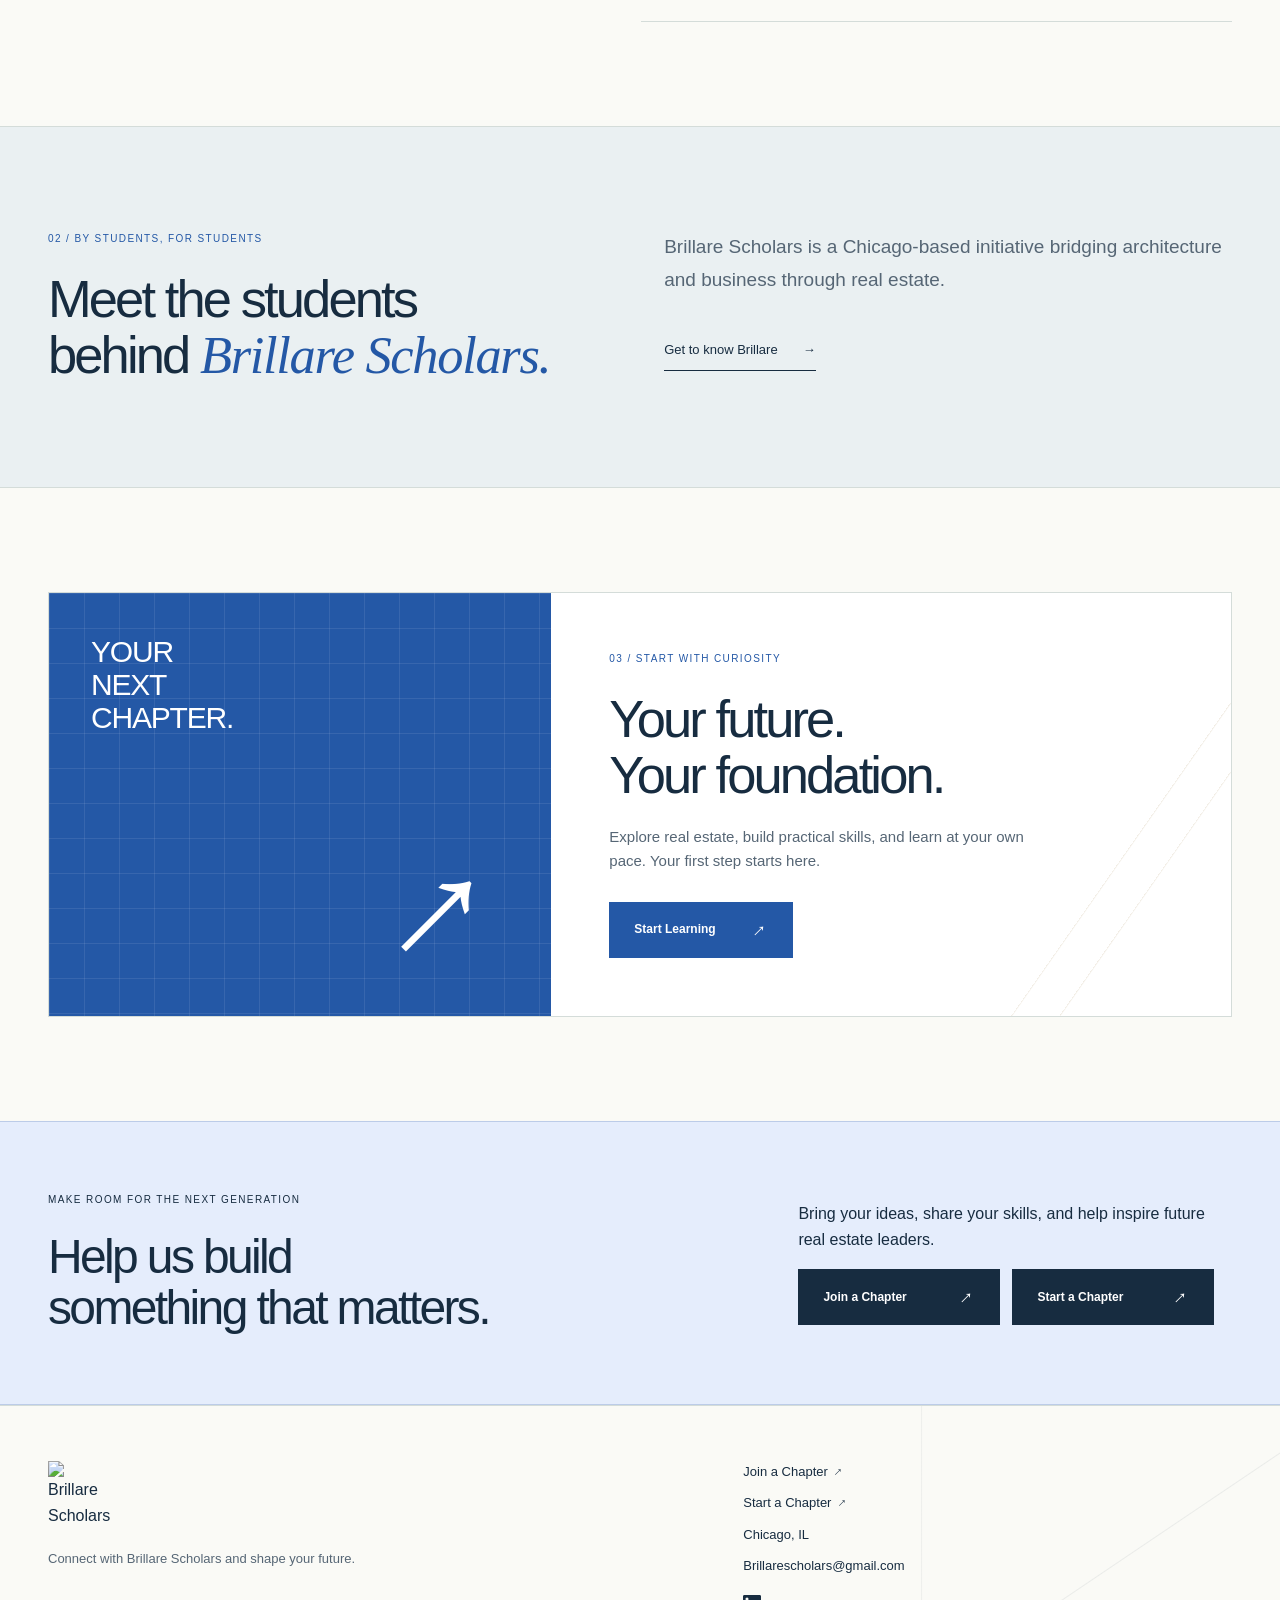
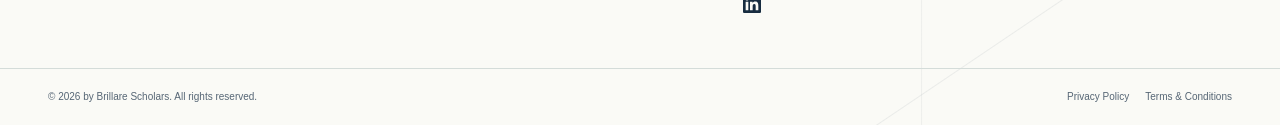
==== commit 40dc097d: "Add Start a Chapter to site navigation" ====
--- a/index.html
+++ b/index.html
@@ -10,7 +10,7 @@
     <meta name="theme-color" content="#1f56c4" />
     <title>Brillare Scholars | Real Estate Education for Students</title>
     <link rel="canonical" href="https://brillarescholars.com/" />
-    <link rel="stylesheet" href="/styles.css" />
+    <link rel="stylesheet" href="/styles.css?v=chapter-buttons-2" />
     <link rel="icon" type="image/png" href="/logo.png" />
     <link rel="preconnect" href="https://fonts.googleapis.com" />
     <link rel="preconnect" href="https://fonts.gstatic.com" crossorigin />
@@ -45,6 +45,13 @@
             rel="noopener noreferrer"
             >Join a Chapter <span class="arrow" aria-hidden="true">→</span></a
           >
+          <a
+            class="nav-join"
+            href="https://docs.google.com/forms/d/e/1FAIpQLSeyJn0u8lPsLk2_RhOK_3qFT5bDH4OOSvDoJ7OxlGU0sm4ieQ/viewform"
+            target="_blank"
+            rel="noopener noreferrer"
+            >Start a Chapter <span class="arrow" aria-hidden="true">→</span></a
+          >
         </nav>
       </div>
     </header>
--- a/styles.css
+++ b/styles.css
@@ -521,10 +521,17 @@
   font-size: 16px;
 }
 .chapter-actions {
-  display: grid;
-  grid-template-columns: repeat(auto-fit, minmax(min(100%, 12rem), 1fr));
+  display: flex;
+  flex-wrap: wrap;
+  width: 100%;
   max-width: 26rem;
   gap: 0.75rem;
+}
+.chapter-actions > .btn {
+  flex: 1 1 12rem;
+  min-width: 0;
+  margin: 0;
+  white-space: nowrap;
 }
 .join-layout .btn {
   background: var(--ink);
